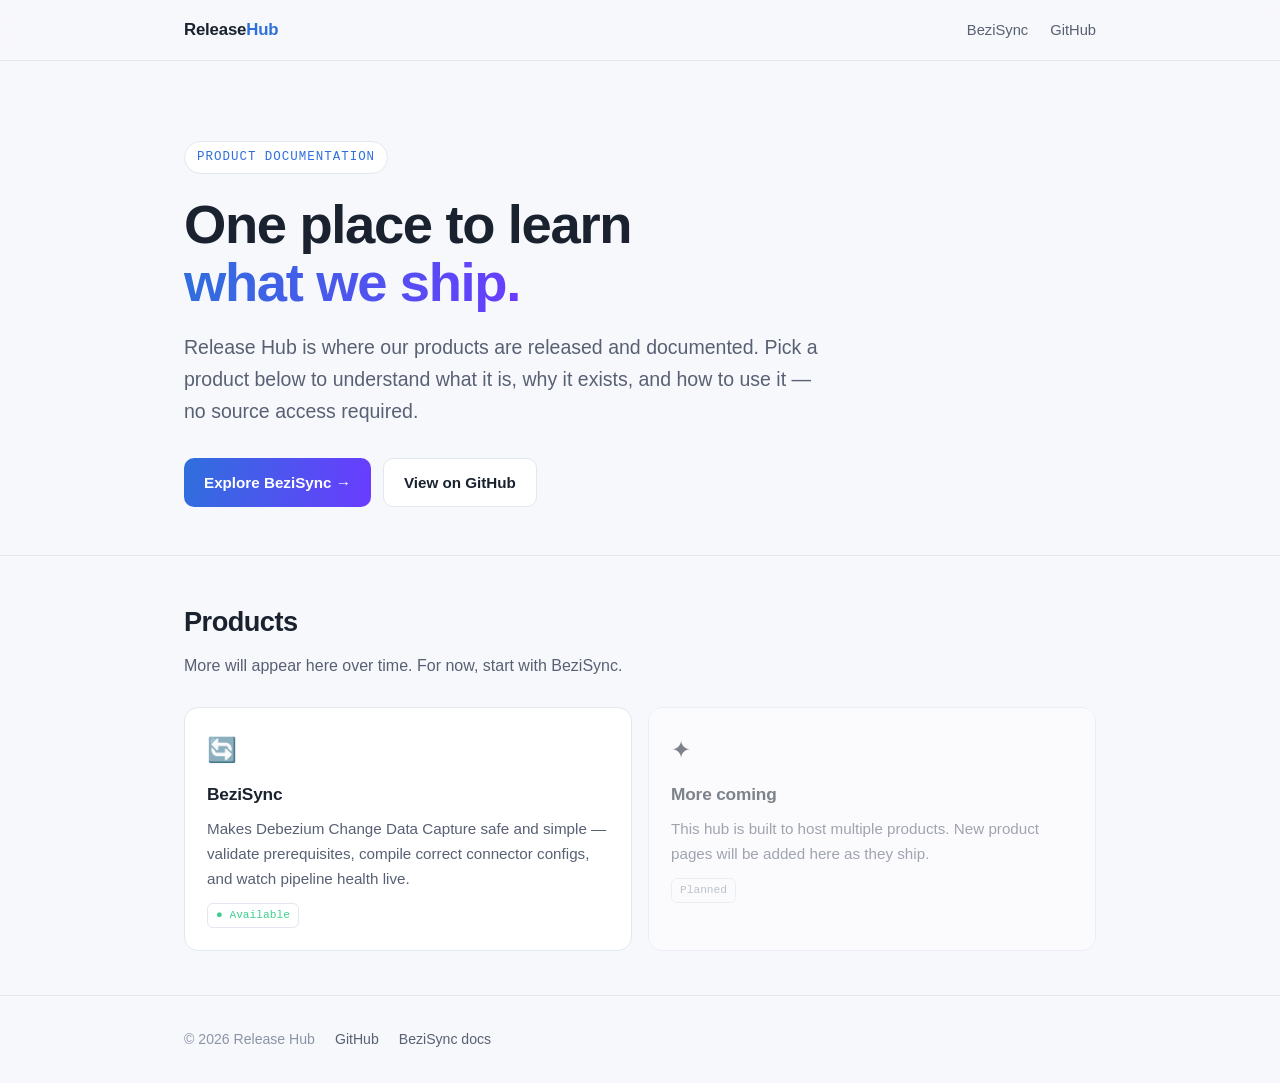
==== docs/index.html @ f832f09f "docs: add product documentation hub site Add static docs site (GitHub Pages) with landing page and B" ====
<!doctype html>
<html lang="en">
<head>
  <meta charset="utf-8">
  <meta name="viewport" content="width=device-width, initial-scale=1">
  <title>Release Hub — Product Docs</title>
  <meta name="description" content="Documentation hub for products released through Release Hub.">
  <link rel="stylesheet" href="assets/style.css">
</head>
<body>
  <nav class="nav">
    <div class="wrap">
      <a href="index.html" class="brand">Release<span>Hub</span></a>
      <div class="links">
        <a href="bezisync.html">BeziSync</a>
        <a href="https://github.com/daun-gatal/release-hub">GitHub</a>
      </div>
    </div>
  </nav>

  <header class="hero">
    <div class="wrap">
      <span class="eyebrow">Product Documentation</span>
      <h1>One place to learn<br><span class="grad">what we ship.</span></h1>
      <p class="lead">Release Hub is where our products are released and documented. Pick a product below to understand what it is, why it exists, and how to use it — no source access required.</p>
      <div class="btn-row">
        <a class="btn primary" href="bezisync.html">Explore BeziSync →</a>
        <a class="btn" href="https://github.com/daun-gatal/release-hub">View on GitHub</a>
      </div>
    </div>
  </header>

  <section>
    <div class="wrap">
      <h2>Products</h2>
      <p class="sub">More will appear here over time. For now, start with BeziSync.</p>
      <div class="cards">
        <a class="card" href="bezisync.html">
          <span class="ico">🔄</span>
          <h3>BeziSync</h3>
          <p>Makes Debezium Change Data Capture safe and simple — validate prerequisites, compile correct connector configs, and watch pipeline health live.</p>
          <span class="tag">● Available</span>
        </a>
        <div class="card" style="opacity:.55">
          <span class="ico">✦</span>
          <h3>More coming</h3>
          <p>This hub is built to host multiple products. New product pages will be added here as they ship.</p>
          <span class="tag" style="color:var(--faint)">Planned</span>
        </div>
      </div>
    </div>
  </section>

  <footer>
    <div class="wrap">
      <span>© <span id="yr"></span> Release Hub</span>
      <a href="https://github.com/daun-gatal/release-hub">GitHub</a>
      <a href="bezisync.html">BeziSync docs</a>
    </div>
  </footer>
  <script>document.getElementById('yr').textContent = new Date().getFullYear();</script>
</body>
</html>
---- docs/assets/style.css ----
/* Release Hub docs — shared styles */
:root {
  --bg: #0b0e14;
  --bg-soft: #11151f;
  --panel: #151b27;
  --panel-2: #1b2333;
  --border: #232c3d;
  --text: #e6ebf2;
  --muted: #9aa6b8;
  --faint: #6b7688;
  --accent: #5b9dff;
  --accent-2: #7c5cff;
  --good: #3ecf8e;
  --warn: #f5a623;
  --mono: ui-monospace, SFMono-Regular, "SF Mono", Menlo, Consolas, monospace;
  --sans: -apple-system, BlinkMacSystemFont, "Segoe UI", Roboto, Helvetica, Arial, sans-serif;
}

@media (prefers-color-scheme: light) {
  :root {
    --bg: #f7f8fb;
    --bg-soft: #ffffff;
    --panel: #ffffff;
    --panel-2: #f1f4f9;
    --border: #e2e7f0;
    --text: #1a2230;
    --muted: #586073;
    --faint: #8b94a6;
    --accent: #2f6fdd;
    --accent-2: #6a3cff;
  }
}

* { box-sizing: border-box; }

html { scroll-behavior: smooth; }

body {
  margin: 0;
  font-family: var(--sans);
  background: var(--bg);
  color: var(--text);
  line-height: 1.65;
  -webkit-font-smoothing: antialiased;
}

a { color: var(--accent); text-decoration: none; }
a:hover { text-decoration: underline; }

.wrap { max-width: 960px; margin: 0 auto; padding: 0 24px; }

/* ── Top nav ── */
.nav {
  position: sticky; top: 0; z-index: 10;
  background: color-mix(in srgb, var(--bg) 88%, transparent);
  backdrop-filter: blur(10px);
  border-bottom: 1px solid var(--border);
}
.nav .wrap { display: flex; align-items: center; gap: 20px; height: 60px; }
.brand { font-weight: 700; letter-spacing: -0.01em; color: var(--text); font-size: 1.05rem; }
.brand span { color: var(--accent); }
.nav .links { margin-left: auto; display: flex; gap: 22px; font-size: 0.92rem; }
.nav .links a { color: var(--muted); }
.nav .links a:hover { color: var(--text); text-decoration: none; }

/* ── Hero ── */
.hero { padding: 80px 0 48px; }
.hero .eyebrow {
  display: inline-block; font-family: var(--mono); font-size: 0.78rem;
  color: var(--accent); letter-spacing: 0.08em; text-transform: uppercase;
  padding: 5px 12px; border: 1px solid var(--border); border-radius: 999px;
  background: var(--panel); margin-bottom: 22px;
}
.hero h1 {
  font-size: clamp(2.2rem, 5vw, 3.4rem); line-height: 1.08; margin: 0 0 18px;
  letter-spacing: -0.025em; font-weight: 800;
}
.hero h1 .grad {
  background: linear-gradient(100deg, var(--accent), var(--accent-2));
  -webkit-background-clip: text; background-clip: text; color: transparent;
}
.hero p.lead { font-size: 1.22rem; color: var(--muted); max-width: 640px; margin: 0 0 30px; }

.btn-row { display: flex; flex-wrap: wrap; gap: 12px; }
.btn {
  display: inline-flex; align-items: center; gap: 8px;
  padding: 11px 20px; border-radius: 10px; font-weight: 600; font-size: 0.95rem;
  border: 1px solid var(--border); color: var(--text); background: var(--panel);
  transition: transform .12s ease, border-color .12s ease;
}
.btn:hover { text-decoration: none; transform: translateY(-1px); border-color: var(--accent); }
.btn.primary { background: linear-gradient(100deg, var(--accent), var(--accent-2)); border: none; color: #fff; }

/* ── Sections ── */
section { padding: 44px 0; border-top: 1px solid var(--border); }
section h2 {
  font-size: 1.7rem; letter-spacing: -0.02em; margin: 0 0 8px; font-weight: 750;
}
section .sub { color: var(--muted); margin: 0 0 28px; max-width: 680px; }
h3 { font-size: 1.15rem; margin: 28px 0 10px; letter-spacing: -0.01em; }

/* ── Cards ── */
.cards { display: grid; grid-template-columns: repeat(auto-fit, minmax(240px, 1fr)); gap: 16px; }
.card {
  background: var(--panel); border: 1px solid var(--border); border-radius: 14px;
  padding: 22px; transition: border-color .12s ease, transform .12s ease;
}
.card:hover { border-color: var(--accent); transform: translateY(-2px); }
.card h3 { margin: 0 0 8px; font-size: 1.08rem; }
.card p { margin: 0; color: var(--muted); font-size: 0.95rem; }
.card .ico { font-size: 1.5rem; margin-bottom: 10px; display: block; }
a.card { color: inherit; }
a.card:hover { text-decoration: none; }
.card .tag {
  display: inline-block; font-family: var(--mono); font-size: 0.7rem; color: var(--good);
  border: 1px solid var(--border); border-radius: 6px; padding: 2px 8px; margin-top: 12px;
}

/* ── Tables ── */
table { width: 100%; border-collapse: collapse; margin: 18px 0; font-size: 0.93rem; }
th, td { text-align: left; padding: 11px 14px; border-bottom: 1px solid var(--border); vertical-align: top; }
th { color: var(--faint); font-weight: 600; font-size: 0.82rem; text-transform: uppercase; letter-spacing: 0.04em; }
td:first-child { color: var(--text); font-weight: 500; }

/* ── Code ── */
code {
  font-family: var(--mono); font-size: 0.88em; background: var(--panel-2);
  border: 1px solid var(--border); border-radius: 5px; padding: 1px 6px;
}
pre {
  background: var(--bg-soft); border: 1px solid var(--border); border-radius: 12px;
  padding: 18px 20px; overflow-x: auto; margin: 16px 0;
}
pre code { background: none; border: none; padding: 0; font-size: 0.86rem; line-height: 1.6; color: var(--text); }
.cm { color: var(--faint); }

/* ── Steps ── */
.steps { counter-reset: step; list-style: none; padding: 0; margin: 8px 0; }
.steps li {
  position: relative; padding: 4px 0 22px 52px; border-left: 2px solid var(--border);
  margin-left: 16px;
}
.steps li:last-child { border-left-color: transparent; padding-bottom: 0; }
.steps li::before {
  counter-increment: step; content: counter(step);
  position: absolute; left: -17px; top: 0; width: 32px; height: 32px;
  display: grid; place-items: center; border-radius: 50%;
  background: var(--panel); border: 1px solid var(--accent); color: var(--accent);
  font-family: var(--mono); font-weight: 600; font-size: 0.85rem;
}
.steps li strong { display: block; margin-bottom: 2px; }
.steps li span { color: var(--muted); font-size: 0.95rem; }

/* ── Callout ── */
.note {
  background: var(--panel); border: 1px solid var(--border); border-left: 3px solid var(--warn);
  border-radius: 8px; padding: 14px 18px; margin: 18px 0; color: var(--muted); font-size: 0.93rem;
}
.note strong { color: var(--text); }

/* ── Footer ── */
footer { border-top: 1px solid var(--border); padding: 32px 0; color: var(--faint); font-size: 0.88rem; }
footer .wrap { display: flex; flex-wrap: wrap; gap: 8px 20px; align-items: center; }
footer a { color: var(--muted); }

.back { font-size: 0.9rem; color: var(--muted); display: inline-block; margin: 28px 0 0; }
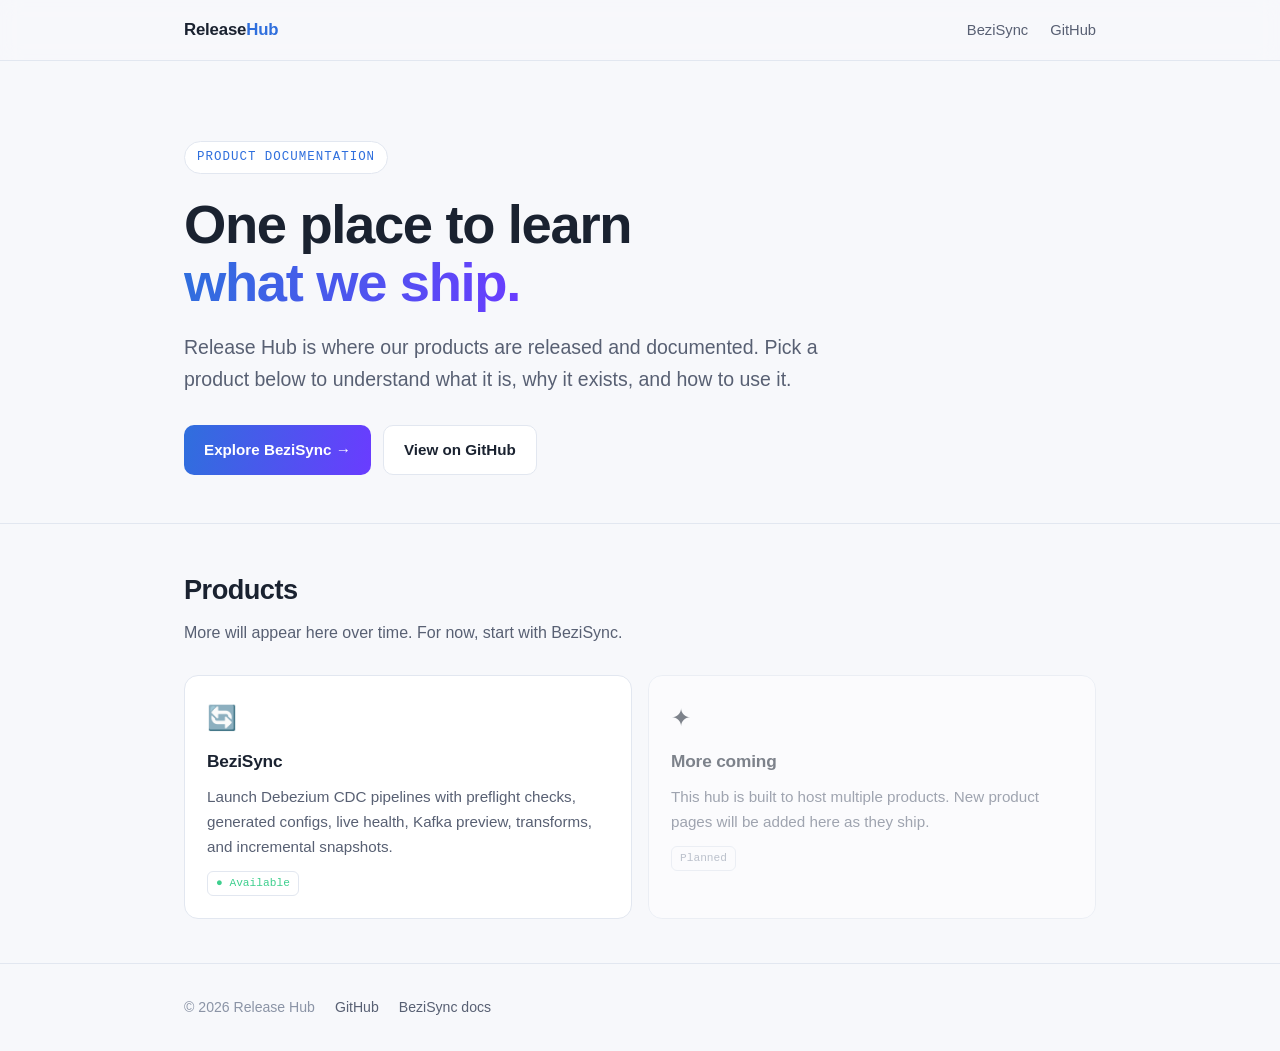
==== commit 7d7dde70: "Enrich BeziSync GitHub Pages" ====
--- a/docs/index.html
+++ b/docs/index.html
@@ -22,7 +22,7 @@
     <div class="wrap">
       <span class="eyebrow">Product Documentation</span>
       <h1>One place to learn<br><span class="grad">what we ship.</span></h1>
-      <p class="lead">Release Hub is where our products are released and documented. Pick a product below to understand what it is, why it exists, and how to use it — no source access required.</p>
+      <p class="lead">Release Hub is where our products are released and documented. Pick a product below to understand what it is, why it exists, and how to use it.</p>
       <div class="btn-row">
         <a class="btn primary" href="bezisync.html">Explore BeziSync →</a>
         <a class="btn" href="https://github.com/daun-gatal/release-hub">View on GitHub</a>
@@ -38,7 +38,7 @@
         <a class="card" href="bezisync.html">
           <span class="ico">🔄</span>
           <h3>BeziSync</h3>
-          <p>Makes Debezium Change Data Capture safe and simple — validate prerequisites, compile correct connector configs, and watch pipeline health live.</p>
+          <p>Launch Debezium CDC pipelines with preflight checks, generated configs, live health, Kafka preview, transforms, and incremental snapshots.</p>
           <span class="tag">● Available</span>
         </a>
         <div class="card" style="opacity:.55">
--- a/docs/assets/style.css
+++ b/docs/assets/style.css
@@ -80,6 +80,14 @@
   -webkit-background-clip: text; background-clip: text; color: transparent;
 }
 .hero p.lead { font-size: 1.22rem; color: var(--muted); max-width: 640px; margin: 0 0 30px; }
+.hero-proof {
+  display: flex; flex-wrap: wrap; gap: 10px; margin-top: 24px; color: var(--muted);
+  font-size: 0.86rem;
+}
+.hero-proof span {
+  border: 1px solid var(--border); border-radius: 999px; background: var(--panel);
+  padding: 6px 11px;
+}
 
 .btn-row { display: flex; flex-wrap: wrap; gap: 12px; }
 .btn {
@@ -116,6 +124,33 @@
   border: 1px solid var(--border); border-radius: 6px; padding: 2px 8px; margin-top: 12px;
 }
 
+/* ── Flow ── */
+.flow { display: grid; grid-template-columns: repeat(auto-fit, minmax(190px, 1fr)); gap: 14px; }
+.flow-item {
+  position: relative; background: var(--panel); border: 1px solid var(--border);
+  border-radius: 12px; padding: 18px;
+}
+.flow-item span {
+  display: inline-grid; place-items: center; width: 28px; height: 28px; margin-bottom: 12px;
+  border-radius: 50%; background: var(--panel-2); border: 1px solid var(--accent);
+  color: var(--accent); font-family: var(--mono); font-size: 0.82rem; font-weight: 700;
+}
+.flow-item strong { display: block; margin-bottom: 6px; }
+.flow-item p { margin: 0; color: var(--muted); font-size: 0.92rem; }
+
+/* ── Feature grid ── */
+.feature-grid { display: grid; grid-template-columns: repeat(auto-fit, minmax(280px, 1fr)); gap: 14px; }
+.feature {
+  background: var(--panel); border: 1px solid var(--border); border-radius: 12px;
+  padding: 20px;
+}
+.feature h3 { margin: 4px 0 8px; }
+.feature p { margin: 0; color: var(--muted); font-size: 0.94rem; }
+.kicker {
+  display: inline-block; font-family: var(--mono); color: var(--accent);
+  font-size: 0.72rem; text-transform: uppercase; letter-spacing: 0.07em;
+}
+
 /* ── Tables ── */
 table { width: 100%; border-collapse: collapse; margin: 18px 0; font-size: 0.93rem; }
 th, td { text-align: left; padding: 11px 14px; border-bottom: 1px solid var(--border); vertical-align: top; }
@@ -158,9 +193,26 @@
 }
 .note strong { color: var(--text); }
 
+/* ── FAQ ── */
+.faq { display: grid; gap: 10px; }
+details {
+  background: var(--panel); border: 1px solid var(--border); border-radius: 10px;
+  padding: 14px 16px;
+}
+summary { cursor: pointer; color: var(--text); font-weight: 650; }
+details p { margin: 10px 0 0; color: var(--muted); font-size: 0.94rem; }
+details.advanced { margin-top: 18px; border-left: 3px solid var(--accent); }
+details.advanced pre { margin-bottom: 8px; }
+
 /* ── Footer ── */
 footer { border-top: 1px solid var(--border); padding: 32px 0; color: var(--faint); font-size: 0.88rem; }
 footer .wrap { display: flex; flex-wrap: wrap; gap: 8px 20px; align-items: center; }
 footer a { color: var(--muted); }
 
 .back { font-size: 0.9rem; color: var(--muted); display: inline-block; margin: 28px 0 0; }
+
+@media (max-width: 720px) {
+  .nav .wrap { height: auto; padding-top: 14px; padding-bottom: 14px; align-items: flex-start; }
+  .nav .links { flex-wrap: wrap; gap: 8px 14px; justify-content: flex-end; }
+  .hero { padding-top: 56px; }
+}
